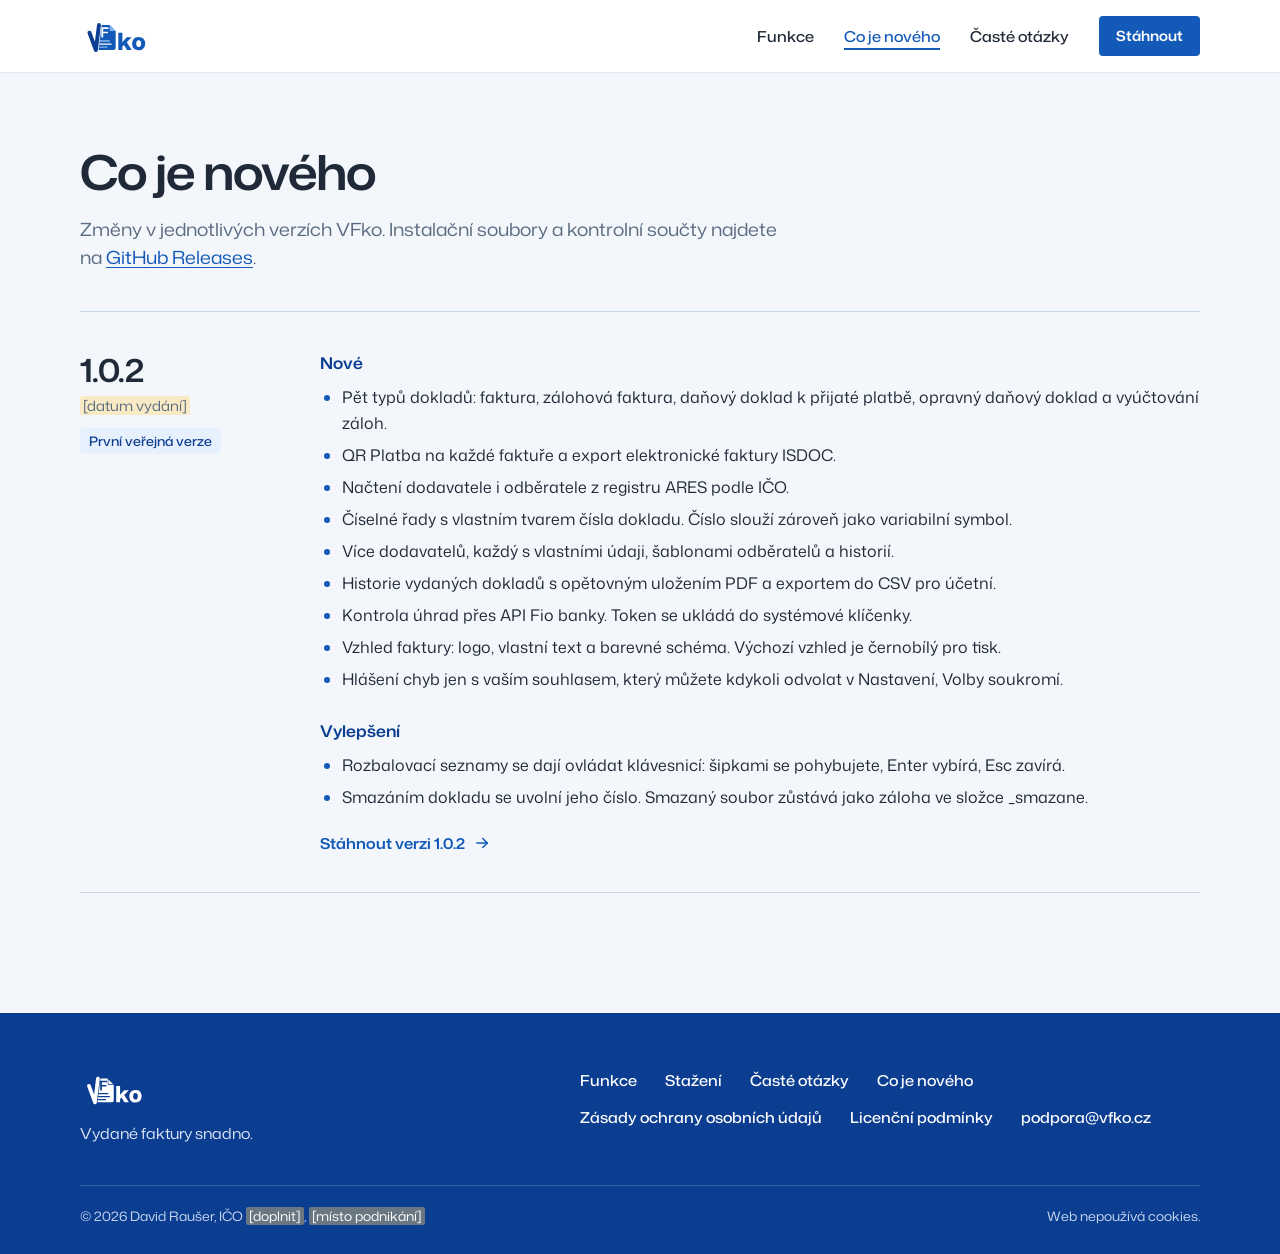
==== co-je-noveho/index.html @ 9684cc3b "Add files via upload" ====
<!doctype html>
<html lang="cs">
<head>
<meta charset="utf-8">
<meta name="viewport" content="width=device-width, initial-scale=1">
<title>Co je nového – VFko</title>
<meta name="description" content="Přehled změn v jednotlivých verzích aplikace VFko pro macOS a Windows.">
<link rel="canonical" href="https://vfko.cz/co-je-noveho/">
<meta name="theme-color" content="#FFFFFF">
<link rel="icon" href="/favicon.ico" sizes="48x48">
<link rel="icon" href="/favicon.svg" type="image/svg+xml">
<link rel="apple-touch-icon" href="/apple-touch-icon.png">
<meta property="og:type" content="website">
<meta property="og:locale" content="cs_CZ">
<meta property="og:url" content="https://vfko.cz/co-je-noveho/">
<meta property="og:title" content="Co je nového – VFko">
<meta property="og:image" content="https://vfko.cz/og.png">
<link rel="stylesheet" href="/assets/styles.css">
</head>
<body>
<div class="page">
<a class="skip" href="#obsah">Přeskočit na obsah</a>

<header class="subhead">
  <div class="wrap">
    <nav class="nav" aria-label="Hlavní navigace">
      <a href="/" aria-label="VFko, úvodní stránka" style="display: flex; align-items: center;"><img src="/assets/img/logo-modry.svg" alt="VFko" width="140" height="42" style="height: 42px; width: auto; display: block;"></a>
      <div class="nav-links">
        <a class="nl" href="/#funkce">Funkce</a>
        <a class="nl" href="/co-je-noveho/" aria-current="page">Co je nového</a>
        <a class="nl" href="/#faq">Časté otázky</a>
        <a class="btn btn-primary btn-sm" href="/#stazeni">Stáhnout</a>
      </div>
    </nav>
  </div>
</header>

<main id="obsah">
  <div class="wrap">
    <div class="doc-head">
      <h1>Co je nového</h1>
      <p class="lead">Změny v jednotlivých verzích VFko. Instalační soubory a kontrolní součty najdete na <a href="https://github.com/GITHUB_UZIVATEL/vfko/releases">GitHub Releases</a>.</p>
    </div>

    <div style="padding-bottom: 120px;">
      <!--
        Nová verze = zkopírujte celý blok <section class="release"> a vložte ho NAD ten předchozí.
        Skupiny používejte jen ty, které ve verzi jsou: Nové / Vylepšení / Opravy / Zabezpečení.
        id ve tvaru „v1-0-3“ slouží jako odkaz (vfko.cz/co-je-noveho/#v1-0-3), např. z aplikace.
      -->

      <section class="release" id="v1-0-2" aria-labelledby="v1-0-2-h">
        <div>
          <h2 class="rel-ver" id="v1-0-2-h">1.0.2</h2>
          <p class="rel-date"><span class="ph">[datum vydání]</span></p>
          <span class="rel-tag">První veřejná verze</span>
        </div>
        <div class="rel-body">
          <h3>Nové</h3>
          <ul>
            <li>Pět typů dokladů: faktura, zálohová faktura, daňový doklad k přijaté platbě, opravný daňový doklad a vyúčtování záloh.</li>
            <li>QR Platba na každé faktuře a export elektronické faktury ISDOC.</li>
            <li>Načtení dodavatele i odběratele z registru ARES podle IČO.</li>
            <li>Číselné řady s vlastním tvarem čísla dokladu. Číslo slouží zároveň jako variabilní symbol.</li>
            <li>Více dodavatelů, každý s vlastními údaji, šablonami odběratelů a historií.</li>
            <li>Historie vydaných dokladů s opětovným uložením PDF a exportem do CSV pro účetní.</li>
            <li>Kontrola úhrad přes API Fio banky. Token se ukládá do systémové klíčenky.</li>
            <li>Vzhled faktury: logo, vlastní text a barevné schéma. Výchozí vzhled je černobílý pro tisk.</li>
            <li>Hlášení chyb jen s vaším souhlasem, který můžete kdykoli odvolat v Nastavení, Volby soukromí.</li>
          </ul>
          <h3>Vylepšení</h3>
          <ul>
            <li>Rozbalovací seznamy se dají ovládat klávesnicí: šipkami se pohybujete, Enter vybírá, Esc zavírá.</li>
            <li>Smazáním dokladu se uvolní jeho číslo. Smazaný soubor zůstává jako záloha ve složce _smazane.</li>
          </ul>
          <div class="rel-links">
            <a class="link-arrow" href="https://github.com/GITHUB_UZIVATEL/vfko/releases/tag/v1.0.2">Stáhnout verzi 1.0.2<svg aria-hidden="true" width="18" height="18" viewBox="0 0 24 24" fill="none" stroke="currentColor" stroke-width="2" stroke-linecap="round" stroke-linejoin="round"><path d="M5 12l14 0"/><path d="M13 18l6 -6"/><path d="M13 6l6 6"/></svg></a>
          </div>
        </div>
      </section>
    </div>
  </div>
</main>

<footer class="footer">
  <div class="wrap">
    <div class="foot-top">
      <div class="foot-brand">
        <img src="/assets/img/logo-bily.svg" alt="VFko" width="100" height="30" loading="lazy">
        <p>Vydané faktury snadno.</p>
      </div>
      <ul class="foot-links">
        <li><a href="/#funkce">Funkce</a></li>
        <li><a href="/#stazeni">Stažení</a></li>
        <li><a href="/#faq">Časté otázky</a></li>
        <li><a href="/co-je-noveho/" aria-current="page">Co je nového</a></li>
        <li><a href="/zasady/">Zásady ochrany osobních údajů</a></li>
        <li><a href="/podminky/">Licenční podmínky</a></li>
        <li><a href="mailto:podpora@vfko.cz">podpora@vfko.cz</a></li>
      </ul>
    </div>
    <div class="foot-bottom">
      <span>© 2026 David Raušer, IČO <span class="ph">[doplnit]</span>, <span class="ph">[místo podnikání]</span></span>
      <span>Web nepoužívá cookies.</span>
    </div>
  </div>
</footer>
</div>
</body>
</html>
---- assets/styles.css ----
/* VFko – styly webu vfko.cz. Barvy a tvary podle brand manuálu VFko (v15). */
@font-face{font-family:"Mona Sans SemiExpanded";src:url("/assets/fonts/MonaSansSemiExpanded-Regular.woff2") format("woff2");font-weight:400;font-style:normal;font-display:swap}
@font-face{font-family:"Mona Sans SemiExpanded";src:url("/assets/fonts/MonaSansSemiExpanded-Medium.woff2") format("woff2");font-weight:500;font-style:normal;font-display:swap}
@font-face{font-family:"Mona Sans SemiExpanded";src:url("/assets/fonts/MonaSansSemiExpanded-SemiBold.woff2") format("woff2");font-weight:600;font-style:normal;font-display:swap}
@font-face{font-family:"Mona Sans";src:url("/assets/fonts/MonaSans-Regular.woff2") format("woff2");font-weight:400;font-style:normal;font-display:swap}
@font-face{font-family:"Mona Sans";src:url("/assets/fonts/MonaSans-Medium.woff2") format("woff2");font-weight:500;font-style:normal;font-display:swap}
@font-face{font-family:"Mona Sans";src:url("/assets/fonts/MonaSans-SemiBold.woff2") format("woff2");font-weight:600;font-style:normal;font-display:swap}

:root{
  --brand-navy:#0B3D91;--action:#1359B8;--action-hover:#0F4A9C;--action-soft:#E7F0FD;
  --tg-start:#1565D0;--tg-end:#0B7C94;--teal-light:#2DD4BF;
  --surface-app:#F3F7FC;--surface-card:#FFFFFF;--ink:#1F2937;--ink-muted:#5B6B80;
  --border-subtle:#DEE9F7;--border-strong:#C9D7EA;
  --r-ctl:4px;--r-card:12px;--r-panel:16px;
  --shadow-glass:0 8px 32px rgba(11,61,145,.16),inset 0 1px 0 rgba(255,255,255,.75);
  --font:"Mona Sans SemiExpanded","Mona Sans","Segoe UI","Helvetica Neue",Arial,sans-serif;
  --font-text:"Mona Sans","Segoe UI","Helvetica Neue",Arial,sans-serif;
  color-scheme:light;
}
*{box-sizing:border-box}
html{scroll-behavior:smooth;-webkit-text-size-adjust:100%}
body{margin:0;background:var(--surface-app);color:var(--ink);font-family:var(--font);-webkit-font-smoothing:antialiased}
img{max-width:100%}
a{color:var(--action);text-underline-offset:3px}a:hover{color:var(--action-hover)}
.page{overflow-x:clip}
.wrap{max-width:1200px;margin:0 auto;padding:0 40px}
.skip{position:absolute;left:16px;top:-60px;z-index:10;background:#fff;color:var(--brand-navy);padding:10px 14px;border-radius:var(--r-ctl);font:600 14px/1 var(--font);box-shadow:0 4px 16px rgba(11,61,145,.2)}
.skip:focus{top:12px}
a:focus-visible,button:focus-visible,summary:focus-visible{outline:2px solid var(--action);outline-offset:2px;border-radius:var(--r-ctl)}
.hero a:focus-visible,.footer a:focus-visible{outline-color:#fff}
.ph{background:rgba(255,214,102,.38);border-radius:2px;padding:0 3px}
.sr-only{position:absolute;width:1px;height:1px;padding:0;margin:-1px;overflow:hidden;clip:rect(0,0,0,0);white-space:nowrap;border:0}

/* Tlačítka */
.btn{display:inline-flex;align-items:center;justify-content:center;gap:10px;min-height:48px;padding:0 22px;white-space:nowrap;border-radius:var(--r-ctl);font:600 15px/1 var(--font);text-decoration:none;border:1px solid transparent;cursor:pointer;transition:background-color .2s ease,transform .2s cubic-bezier(.16,1,.3,1),box-shadow .2s ease}
.btn:active{transform:translateY(1px)}
.btn-white{background:#fff;color:var(--brand-navy);box-shadow:0 6px 20px rgba(11,61,145,.25)}.btn-white:hover{background:#EAF2FE;color:var(--brand-navy)}
.btn-primary{background:var(--action);color:#fff}.btn-primary:hover{background:var(--action-hover);color:#fff}
.btn-store{background:#EEF1F5;color:#5B6B80;border-color:#D5DCE6;cursor:not-allowed;min-height:40px;padding:0 16px;font-size:14px}
.btn-sm{min-height:40px;padding:0 16px;font-size:14px}
.link-arrow{display:inline-flex;align-items:center;gap:8px;font:600 15px/1 var(--font);text-decoration:none;transition:gap .2s ease}
.link-arrow:hover{gap:12px}

/* Úvodní plocha (jediná plocha s přechodem) */
.hero{position:relative;background:radial-gradient(900px 560px at 82% 8%,rgba(36,195,218,.30),rgba(36,195,218,0) 70%),linear-gradient(135deg,var(--tg-start) 0%,#1160B8 48%,var(--tg-end) 100%);color:#fff}
.hero::before{content:"";position:absolute;inset:0;pointer-events:none;background:repeating-linear-gradient(to bottom,rgba(255,255,255,.07) 0 2px,transparent 2px 30px);-webkit-mask-image:radial-gradient(640px 420px at 78% 40%,#000 0%,transparent 75%);mask-image:radial-gradient(640px 420px at 78% 40%,#000 0%,transparent 75%)}
.nav{position:relative;display:flex;align-items:center;justify-content:space-between;gap:24px;height:76px}
.nav-links{display:flex;align-items:center;gap:30px}
.nav-links a.nl{color:#fff;text-decoration:none;font:500 15px/1 var(--font);opacity:.92}
.nav-links a.nl:hover{opacity:1;text-decoration:underline;text-underline-offset:6px}
.hero-grid{position:relative;display:grid;grid-template-columns:minmax(0,1fr) minmax(0,1fr);gap:56px;align-items:start;padding:72px 0 0}
.hero-copy{padding-bottom:132px}
.h1{margin:0 0 24px;font:600 64px/68px var(--font);letter-spacing:-.02em;color:#fff}
.hero-sub{margin:0 0 36px;font:400 19px/30px var(--font);color:#F1F7FF;max-width:30em;text-wrap:pretty}
.hero-cta{display:flex;gap:28px;align-items:center;flex-wrap:wrap}
.shot{position:relative;width:1180px;padding:10px;border-radius:var(--r-panel);background:rgba(255,255,255,.16);border:1px solid rgba(255,255,255,.42);box-shadow:0 48px 96px -24px rgba(8,42,102,.55),inset 0 1px 0 rgba(255,255,255,.5);backdrop-filter:blur(20px) saturate(140%);-webkit-backdrop-filter:blur(20px) saturate(140%);margin-bottom:-112px}
.window{background:#fff;border-radius:10px;overflow:hidden}
.window img{display:block;width:100%;height:auto}
.window-bar{height:34px;display:flex;align-items:center;gap:8px;padding:0 14px;background:#EDF2F8;border-bottom:1px solid #DCE5F0}
.dot{width:12px;height:12px;border-radius:50%;background:#CBD5E2}

/* Sekce */
.section{padding:112px 0 120px}
.section.first{padding-top:200px}
.section.tight{padding-top:0}
.h2{margin:0 0 16px;font:600 40px/46px var(--font);letter-spacing:-.02em;color:var(--ink);text-wrap:balance}
.lead{margin:0;font:400 18px/28px var(--font);color:var(--ink-muted);max-width:36em;text-wrap:pretty}

/* Dlaždice výhod */
.bento{display:grid;grid-template-columns:repeat(12,minmax(0,1fr));gap:20px;margin-top:48px}
.cell{border-radius:var(--r-panel);padding:36px;display:flex;flex-direction:column;gap:12px;overflow:hidden;position:relative}
.cell h3{margin:0;font:600 24px/30px var(--font);letter-spacing:-.01em}
.cell p{margin:0;font:400 16px/25px var(--font);color:var(--ink-muted);max-width:34em}
.cell-a{grid-column:1 / span 7;grid-row:span 2;background:var(--action-soft);padding-bottom:0}
.cell-b{grid-column:8 / span 5;background:var(--surface-card);border:1px solid var(--border-subtle)}
.cell-c{grid-column:8 / span 5;background:var(--brand-navy);color:#fff}
.cell-c p{color:#DCE7F8}
.cell-d{grid-column:1 / span 12;background:var(--surface-card);border:1px solid var(--border-subtle);display:grid;grid-template-columns:minmax(0,4fr) minmax(0,8fr);gap:40px;align-items:center}
.paper{margin-top:16px;flex:1 1 auto;padding:28px 28px 8px;border-radius:8px 8px 0 0;border:1px solid var(--border-subtle);border-bottom:0;background:#fff;overflow:hidden;box-shadow:0 -12px 40px rgba(11,61,145,.10)}
.paper img{display:block;width:100%;height:auto}
.shot-sm{margin:0;border:1px solid var(--border-subtle);border-radius:10px;overflow:hidden;box-shadow:0 16px 40px rgba(11,61,145,.10)}
.shot-sm img{display:block;width:100%;height:auto}
.chips{display:flex;flex-wrap:wrap;gap:8px;margin:8px 0 4px;padding:0;list-style:none}
.chips li{padding:7px 11px;border-radius:var(--r-ctl);background:var(--action-soft);color:var(--brand-navy);font:500 14px/18px var(--font)}

/* Kroky */
.steps-grid{display:grid;grid-template-columns:minmax(0,5fr) minmax(0,7fr);gap:72px;align-items:start}
.steps{list-style:none;margin:0;padding:0}
.steps li{display:grid;grid-template-columns:72px minmax(0,1fr);gap:8px;padding:28px 0;border-top:1px solid var(--border-strong)}
.steps li:last-child{border-bottom:1px solid var(--border-strong)}
.num{font:600 40px/40px var(--font);color:var(--action);letter-spacing:-.02em}
.steps h3{margin:2px 0 8px;font:600 20px/26px var(--font)}
.steps p{margin:0;font:400 16px/25px var(--font);color:var(--ink-muted)}

/* Funkce */
.feats{display:grid;grid-template-columns:repeat(3,minmax(0,1fr));column-gap:48px;row-gap:44px;margin-top:56px;padding-top:44px;border-top:1px solid var(--border-strong)}
.feat{display:flex;flex-direction:column;gap:10px}
.ico{width:44px;height:44px;border-radius:var(--r-ctl);background:var(--surface-card);border:1px solid var(--border-subtle);display:flex;align-items:center;justify-content:center;color:var(--action)}
.feat h3{margin:6px 0 0;font:600 18px/24px var(--font)}
.feat p{margin:0;font:400 15px/24px var(--font);color:var(--ink-muted)}

/* Soukromí */
.privacy{position:relative;display:grid;grid-template-columns:minmax(0,5fr) minmax(0,6fr);gap:72px;align-items:center}
.glass-wrap{position:relative}
.blob{position:absolute;border-radius:50%;filter:blur(60px);pointer-events:none}
.blob-1{width:420px;height:340px;left:-40px;top:-30px;background:rgba(26,123,242,.42)}
.blob-2{width:360px;height:300px;right:-30px;bottom:-40px;background:rgba(36,195,218,.40)}
.glass{position:relative;background:rgba(255,255,255,.66);border:1px solid rgba(255,255,255,.85);border-radius:var(--r-panel);box-shadow:var(--shadow-glass);backdrop-filter:blur(20px) saturate(140%);-webkit-backdrop-filter:blur(20px) saturate(140%);padding:8px 32px}
.plist{list-style:none;margin:0;padding:0}
.plist li{display:grid;grid-template-columns:28px minmax(0,1fr);gap:14px;padding:20px 0;border-top:1px solid rgba(11,61,145,.12)}
.plist li:first-child{border-top:0}
.plist strong{display:block;font:600 17px/24px var(--font);color:var(--ink);margin-bottom:4px}
.plist span{font:400 15px/23px var(--font);color:var(--ink)}

/* Stažení */
.dl{display:grid;grid-template-columns:minmax(0,1fr) minmax(0,1fr);margin-top:48px;background:var(--surface-card);border:1px solid var(--border-subtle);border-radius:var(--r-panel);overflow:hidden}
.dl-half{padding:40px;display:flex;flex-direction:column;gap:16px;align-items:flex-start}
.dl-half + .dl-half{border-left:1px solid var(--border-subtle)}
.dl-half h3{margin:0;font:600 28px/34px var(--font);letter-spacing:-.01em}
.meta{margin:0;font:400 14px/21px var(--font);color:var(--ink-muted)}
.store-row{display:flex;gap:12px;flex-wrap:wrap;align-items:center;margin-top:24px}

/* Časté otázky */
.faq-grid{display:grid;grid-template-columns:minmax(0,4fr) minmax(0,8fr);gap:72px;align-items:start}
.faq{border-top:1px solid var(--border-strong)}
.faq details{border-bottom:1px solid var(--border-strong)}
.faq summary{list-style:none;cursor:pointer;display:flex;justify-content:space-between;align-items:center;gap:16px;padding:22px 0;font:600 17px/24px var(--font);color:var(--ink);transition:color .2s ease}
.faq summary:hover{color:var(--action)}
.faq summary::-webkit-details-marker{display:none}
.faq summary::after{content:"";flex:0 0 auto;width:12px;height:12px;border-right:2px solid var(--action);border-bottom:2px solid var(--action);transform:translateY(-3px) rotate(45deg);transition:transform .2s ease}
.faq details[open] summary::after{transform:translateY(3px) rotate(-135deg)}
.faq p{margin:0 0 24px;font:400 16px/26px var(--font);color:var(--ink-muted);max-width:40em}

/* O nás */
.about{display:grid;grid-template-columns:minmax(0,6fr) minmax(0,5fr);gap:72px;align-items:start;padding-top:56px;border-top:1px solid var(--border-strong)}
.about p{margin:0;font:400 17px/28px var(--font);color:var(--ink);max-width:34em}
.reg{margin:0;border:1px solid var(--border-subtle);border-radius:var(--r-card);background:#fff}
.reg-row{display:grid;grid-template-columns:150px minmax(0,1fr);gap:16px;padding:14px 20px;border-top:1px solid var(--border-subtle);font:400 15px/22px var(--font)}
.reg-row:first-child{border-top:0}
.reg-row dt{color:var(--ink-muted)}
.reg-row dd{margin:0;color:var(--ink);font-weight:500}

/* Patička */
.footer{background:var(--brand-navy);color:#DCE7F8}
.foot-top{display:flex;justify-content:space-between;align-items:flex-start;gap:40px;flex-wrap:wrap;padding:56px 0 40px}
.foot-brand{display:flex;flex-direction:column;gap:14px}
.foot-brand img{height:40px;width:auto;display:block;align-self:flex-start}
.foot-brand p{margin:0;font:400 15px/22px var(--font);color:#DCE7F8}
.foot-links{display:flex;flex-wrap:wrap;gap:14px 28px;max-width:620px;margin:0;padding:0;list-style:none}
.foot-links a{color:#fff;text-decoration:none;font:500 15px/22px var(--font)}
.foot-links a:hover{color:#fff;text-decoration:underline}
.foot-bottom{border-top:1px solid rgba(255,255,255,.18);padding:20px 0 28px;font:400 13px/20px var(--font);color:#C9D8F0;display:flex;justify-content:space-between;gap:16px;flex-wrap:wrap}
.foot-bottom .ph{color:#fff}

/* Podstránky: světlá hlavička s modrým logem */
.subhead{background:var(--surface-card);border-bottom:1px solid var(--border-subtle)}
.subhead .nav{height:72px}
.subhead .nav-links a.nl{color:var(--ink);opacity:1}
.subhead .nav-links a.nl:hover{color:var(--action)}
.subhead .nav-links a.nl[aria-current="page"]{color:var(--action);text-decoration:underline;text-underline-offset:6px;text-decoration-thickness:2px}
.doc-head{padding:72px 0 40px}
.doc-head h1{margin:0 0 16px;font:600 48px/54px var(--font);letter-spacing:-.02em;text-wrap:balance}
.doc-head .lead{max-width:40em}
.doc{max-width:760px;padding-bottom:120px}
.prose{font:400 17px/28px var(--font-text);color:var(--ink)}
.prose h2{margin:56px 0 12px;font:600 24px/30px var(--font);letter-spacing:-.01em;scroll-margin-top:24px}
.prose h2:first-child{margin-top:0}
.prose h3{margin:28px 0 8px;font:600 18px/24px var(--font)}
.prose p{margin:0 0 16px}
.prose ul{margin:0 0 16px;padding-left:22px}
.prose li{margin:0 0 8px}
.prose li::marker{color:var(--action)}
.note{background:var(--action-soft);border-radius:var(--r-card);padding:20px 24px;margin:0 0 16px}
.note p:last-child{margin-bottom:0}
.toc{margin:0 0 56px;padding:24px 28px;background:var(--surface-card);border:1px solid var(--border-subtle);border-radius:var(--r-card)}
.toc h2{margin:0 0 12px;font:600 15px/20px var(--font);color:var(--ink-muted)}
.toc ol{margin:0;padding-left:22px;columns:2;column-gap:40px;font:500 15px/26px var(--font)}
.toc a{text-decoration:none}.toc a:hover{text-decoration:underline}

/* Zpracování údajů jako karty */
.proc{display:grid;gap:16px;margin:8px 0 24px}
.proc article{background:var(--surface-card);border:1px solid var(--border-subtle);border-radius:var(--r-card);padding:24px}
.proc h3{margin:0 0 14px;font:600 18px/24px var(--font)}
.proc dl{margin:0;display:grid;grid-template-columns:170px minmax(0,1fr);gap:10px 20px;font:400 15px/23px var(--font-text)}
.proc dt{color:var(--ink-muted);font-weight:500}
.proc dd{margin:0}

/* Changelog */
.release{display:grid;grid-template-columns:200px minmax(0,1fr);gap:40px;padding:40px 0;border-top:1px solid var(--border-strong)}
.release:last-of-type{border-bottom:1px solid var(--border-strong)}
.rel-ver{margin:0;font:600 32px/36px var(--font);letter-spacing:-.02em;color:var(--ink)}
.rel-date{margin:8px 0 0;font:400 14px/20px var(--font);color:var(--ink-muted)}
.rel-tag{display:inline-block;margin-top:12px;padding:5px 9px;border-radius:var(--r-ctl);background:var(--action-soft);color:var(--brand-navy);font:500 13px/16px var(--font)}
.rel-body h3{margin:0 0 10px;font:600 16px/22px var(--font);color:var(--brand-navy)}
.rel-body h3:not(:first-child){margin-top:28px}
.rel-body ul{margin:0;padding-left:22px;font:400 16px/26px var(--font-text)}
.rel-body li{margin:0 0 6px}
.rel-body li::marker{color:var(--action)}
.rel-links{margin-top:24px;display:flex;gap:24px;flex-wrap:wrap}

/* Chybová stránka */
.notfound{min-height:60vh;display:flex;flex-direction:column;align-items:flex-start;justify-content:center;gap:16px;padding:96px 0}
.notfound h1{margin:0;font:600 48px/54px var(--font);letter-spacing:-.02em}

@media (prefers-reduced-motion: reduce){html{scroll-behavior:auto}.btn,.link-arrow,.faq summary,.faq summary::after{transition:none}}
@media (prefers-reduced-transparency: reduce){.glass{background:#fff;backdrop-filter:none;-webkit-backdrop-filter:none}.shot{background:rgba(255,255,255,.3);backdrop-filter:none;-webkit-backdrop-filter:none}}

@media (max-width: 960px){
  .wrap{padding:0 20px}
  .nav-links{gap:20px}
  .nav-links .nl{display:none}
  .hero-grid,.steps-grid,.privacy,.faq-grid,.about{grid-template-columns:minmax(0,1fr);gap:40px}
  .hero-grid{padding-top:40px}
  .hero-copy{padding-bottom:0}
  .h1{font-size:44px;line-height:48px}
  .shot{width:760px;margin-bottom:-72px}
  .section{padding:72px 0 80px}
  .section.first{padding-top:136px}
  .h2{font-size:30px;line-height:36px}
  .cell-a,.cell-b,.cell-c,.cell-d{grid-column:1 / -1;grid-row:auto}
  .cell{padding:28px}
  .cell-a{padding-bottom:0}
  .cell-d{grid-template-columns:minmax(0,1fr);gap:24px}
  .paper{padding:16px 16px 4px}
  .feats{grid-template-columns:repeat(2,minmax(0,1fr));column-gap:32px}
  .dl{grid-template-columns:minmax(0,1fr)}
  .dl-half{padding:28px}
  .dl-half + .dl-half{border-left:0;border-top:1px solid var(--border-subtle)}
  .doc-head{padding:48px 0 32px}
  .doc-head h1{font-size:36px;line-height:42px}
  .release{grid-template-columns:minmax(0,1fr);gap:20px}
  .toc ol{columns:1}
}
@media (max-width: 560px){
  .h1{font-size:40px;line-height:44px}
  .hero-sub{font-size:17px;line-height:27px}
  .hero-cta{flex-direction:column;align-items:stretch;gap:20px}
  .hero-cta .btn{width:100%}
  .hero-cta .link-arrow{justify-content:center}
  .feats{grid-template-columns:minmax(0,1fr)}
  .glass{padding:4px 20px}
  .reg-row{grid-template-columns:minmax(0,1fr);gap:2px}
  .foot-links{flex-direction:column}
  .proc dl{grid-template-columns:minmax(0,1fr);gap:2px}
  .proc dd{margin-bottom:10px}
  .subhead .btn-sm{padding:0 12px}
}
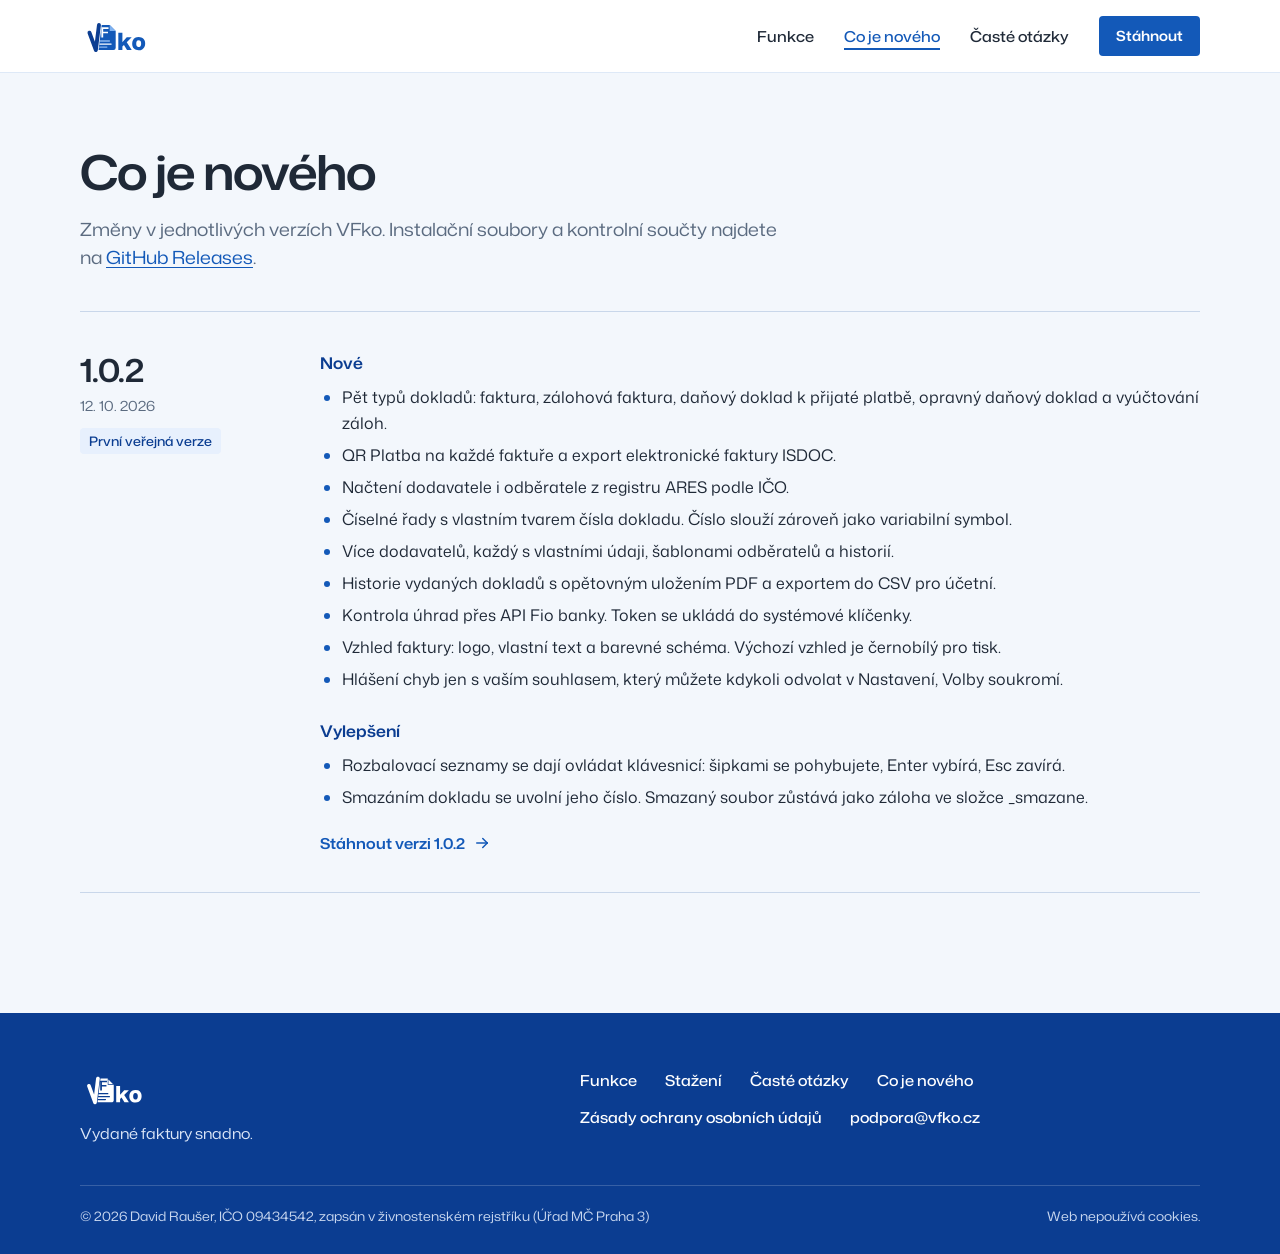
==== commit 05e6a1dc: "Add files via upload Signed-off-by: coffeeundfun <graficks.cz@gmail.com>" ====
--- a/co-je-noveho/index.html
+++ b/co-je-noveho/index.html
@@ -39,7 +39,7 @@
   <div class="wrap">
     <div class="doc-head">
       <h1>Co je nového</h1>
-      <p class="lead">Změny v jednotlivých verzích VFko. Instalační soubory a kontrolní součty najdete na <a href="https://github.com/GITHUB_UZIVATEL/vfko/releases">GitHub Releases</a>.</p>
+      <p class="lead">Změny v jednotlivých verzích VFko. Instalační soubory a kontrolní součty najdete na <a href="https://github.com/coffeeundfun/vfko/releases">GitHub Releases</a>.</p>
     </div>
 
     <div style="padding-bottom: 120px;">
@@ -52,7 +52,7 @@
       <section class="release" id="v1-0-2" aria-labelledby="v1-0-2-h">
         <div>
           <h2 class="rel-ver" id="v1-0-2-h">1.0.2</h2>
-          <p class="rel-date"><span class="ph">[datum vydání]</span></p>
+          <p class="rel-date"><time datetime="2026-10-12">12. 10. 2026</time></p>
           <span class="rel-tag">První veřejná verze</span>
         </div>
         <div class="rel-body">
@@ -74,7 +74,7 @@
             <li>Smazáním dokladu se uvolní jeho číslo. Smazaný soubor zůstává jako záloha ve složce _smazane.</li>
           </ul>
           <div class="rel-links">
-            <a class="link-arrow" href="https://github.com/GITHUB_UZIVATEL/vfko/releases/tag/v1.0.2">Stáhnout verzi 1.0.2<svg aria-hidden="true" width="18" height="18" viewBox="0 0 24 24" fill="none" stroke="currentColor" stroke-width="2" stroke-linecap="round" stroke-linejoin="round"><path d="M5 12l14 0"/><path d="M13 18l6 -6"/><path d="M13 6l6 6"/></svg></a>
+            <a class="link-arrow" href="https://github.com/coffeeundfun/vfko/releases/tag/v1.0.2">Stáhnout verzi 1.0.2<svg aria-hidden="true" width="18" height="18" viewBox="0 0 24 24" fill="none" stroke="currentColor" stroke-width="2" stroke-linecap="round" stroke-linejoin="round"><path d="M5 12l14 0"/><path d="M13 18l6 -6"/><path d="M13 6l6 6"/></svg></a>
           </div>
         </div>
       </section>
@@ -95,12 +95,11 @@
         <li><a href="/#faq">Časté otázky</a></li>
         <li><a href="/co-je-noveho/" aria-current="page">Co je nového</a></li>
         <li><a href="/zasady/">Zásady ochrany osobních údajů</a></li>
-        <li><a href="/podminky/">Licenční podmínky</a></li>
         <li><a href="mailto:podpora@vfko.cz">podpora@vfko.cz</a></li>
       </ul>
     </div>
     <div class="foot-bottom">
-      <span>© 2026 David Raušer, IČO <span class="ph">[doplnit]</span>, <span class="ph">[místo podnikání]</span></span>
+      <span>© 2026 David Raušer, IČO 09434542, zapsán v živnostenském rejstříku (Úřad MČ Praha 3)</span>
       <span>Web nepoužívá cookies.</span>
     </div>
   </div>
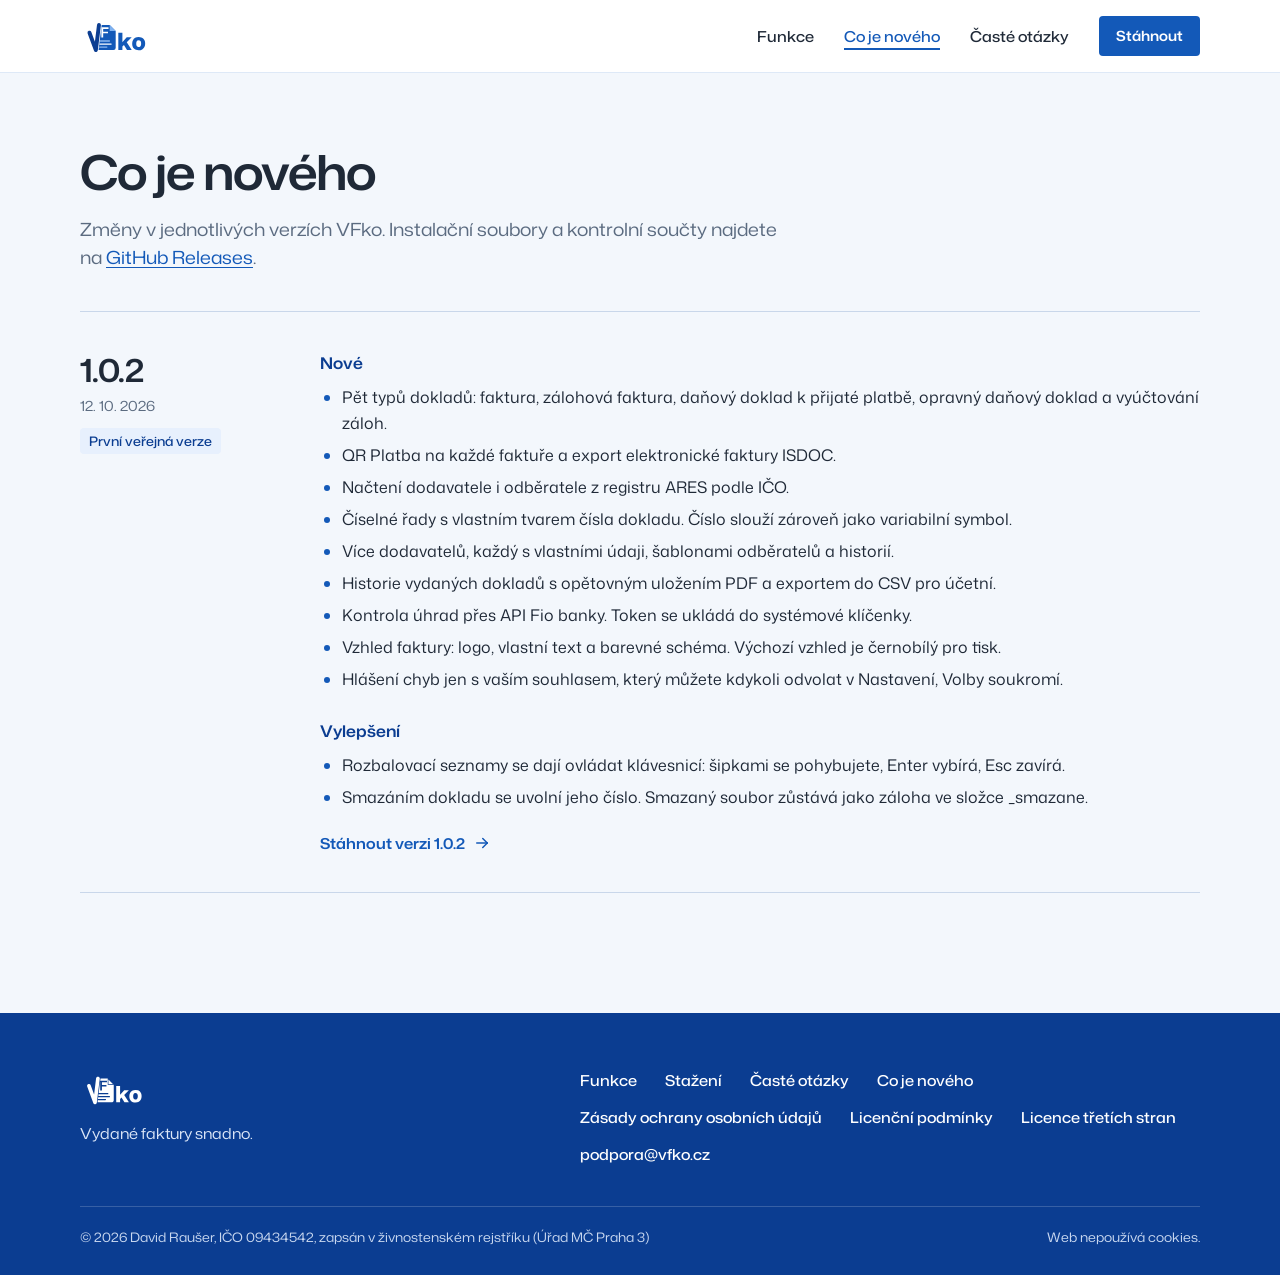
==== commit 876eb40a: "Add files via upload Signed-off-by: coffeeundfun <graficks.cz@gmail.com>" ====
--- a/co-je-noveho/index.html
+++ b/co-je-noveho/index.html
@@ -93,8 +93,10 @@
         <li><a href="/#funkce">Funkce</a></li>
         <li><a href="/#stazeni">Stažení</a></li>
         <li><a href="/#faq">Časté otázky</a></li>
-        <li><a href="/co-je-noveho/" aria-current="page">Co je nového</a></li>
+        <li><a href="/co-je-noveho/">Co je nového</a></li>
         <li><a href="/zasady/">Zásady ochrany osobních údajů</a></li>
+        <li><a href="/licencni-podminky/">Licenční podmínky</a></li>
+        <li><a href="/licence-tretich-stran/">Licence třetích stran</a></li>
         <li><a href="mailto:podpora@vfko.cz">podpora@vfko.cz</a></li>
       </ul>
     </div>
--- a/assets/styles.css
+++ b/assets/styles.css
@@ -176,6 +176,22 @@
 .toc h2{margin:0 0 12px;font:600 15px/20px var(--font);color:var(--ink-muted)}
 .toc ol{margin:0;padding-left:22px;columns:2;column-gap:40px;font:500 15px/26px var(--font)}
 .toc a{text-decoration:none}.toc a:hover{text-decoration:underline}
+/* Licenční texty: číslované odstavce, tabulky, plná znění licencí */
+.prose ol{margin:0 0 16px;padding-left:26px}
+.prose .odst{margin:0 0 12px}
+.prose .odst b{font-weight:600;color:var(--brand-navy)}
+.tbl-wrap{overflow-x:auto;margin:0 0 24px}
+.tbl{width:100%;border-collapse:collapse;table-layout:fixed;font:400 15px/22px var(--font-text)}
+.tbl th:nth-child(1){width:27%}.tbl th:nth-child(2){width:50%}.tbl th:nth-child(3){width:23%}
+.tbl th,.tbl td{text-align:left;vertical-align:top;padding:10px 16px 10px 0;border-bottom:1px solid var(--border-subtle)}
+.tbl th{font:600 13px/18px var(--font);color:var(--ink-muted);border-bottom-color:var(--border-strong)}
+.tbl td:first-child{font-weight:500}
+.tbl td:last-child{white-space:nowrap}
+.lic{margin:0 0 12px;background:var(--surface-card);border:1px solid var(--border-subtle);border-radius:var(--r-card)}
+.lic summary{cursor:pointer;padding:16px 20px;font:600 16px/22px var(--font)}
+.lic summary:hover{color:var(--action)}
+.lic pre{margin:0;padding:0 20px 20px;font:400 13px/20px ui-monospace,SFMono-Regular,Menlo,Consolas,monospace;white-space:pre-wrap;overflow-wrap:anywhere;color:var(--ink)}
+.fn{max-width:760px;margin:0;padding-bottom:48px}
 
 /* Zpracování údajů jako karty */
 .proc{display:grid;gap:16px;margin:8px 0 24px}
@@ -230,6 +246,7 @@
   .doc-head h1{font-size:36px;line-height:42px}
   .release{grid-template-columns:minmax(0,1fr);gap:20px}
   .toc ol{columns:1}
+  .tbl td:last-child{white-space:normal}
 }
 @media (max-width: 560px){
   .h1{font-size:40px;line-height:44px}
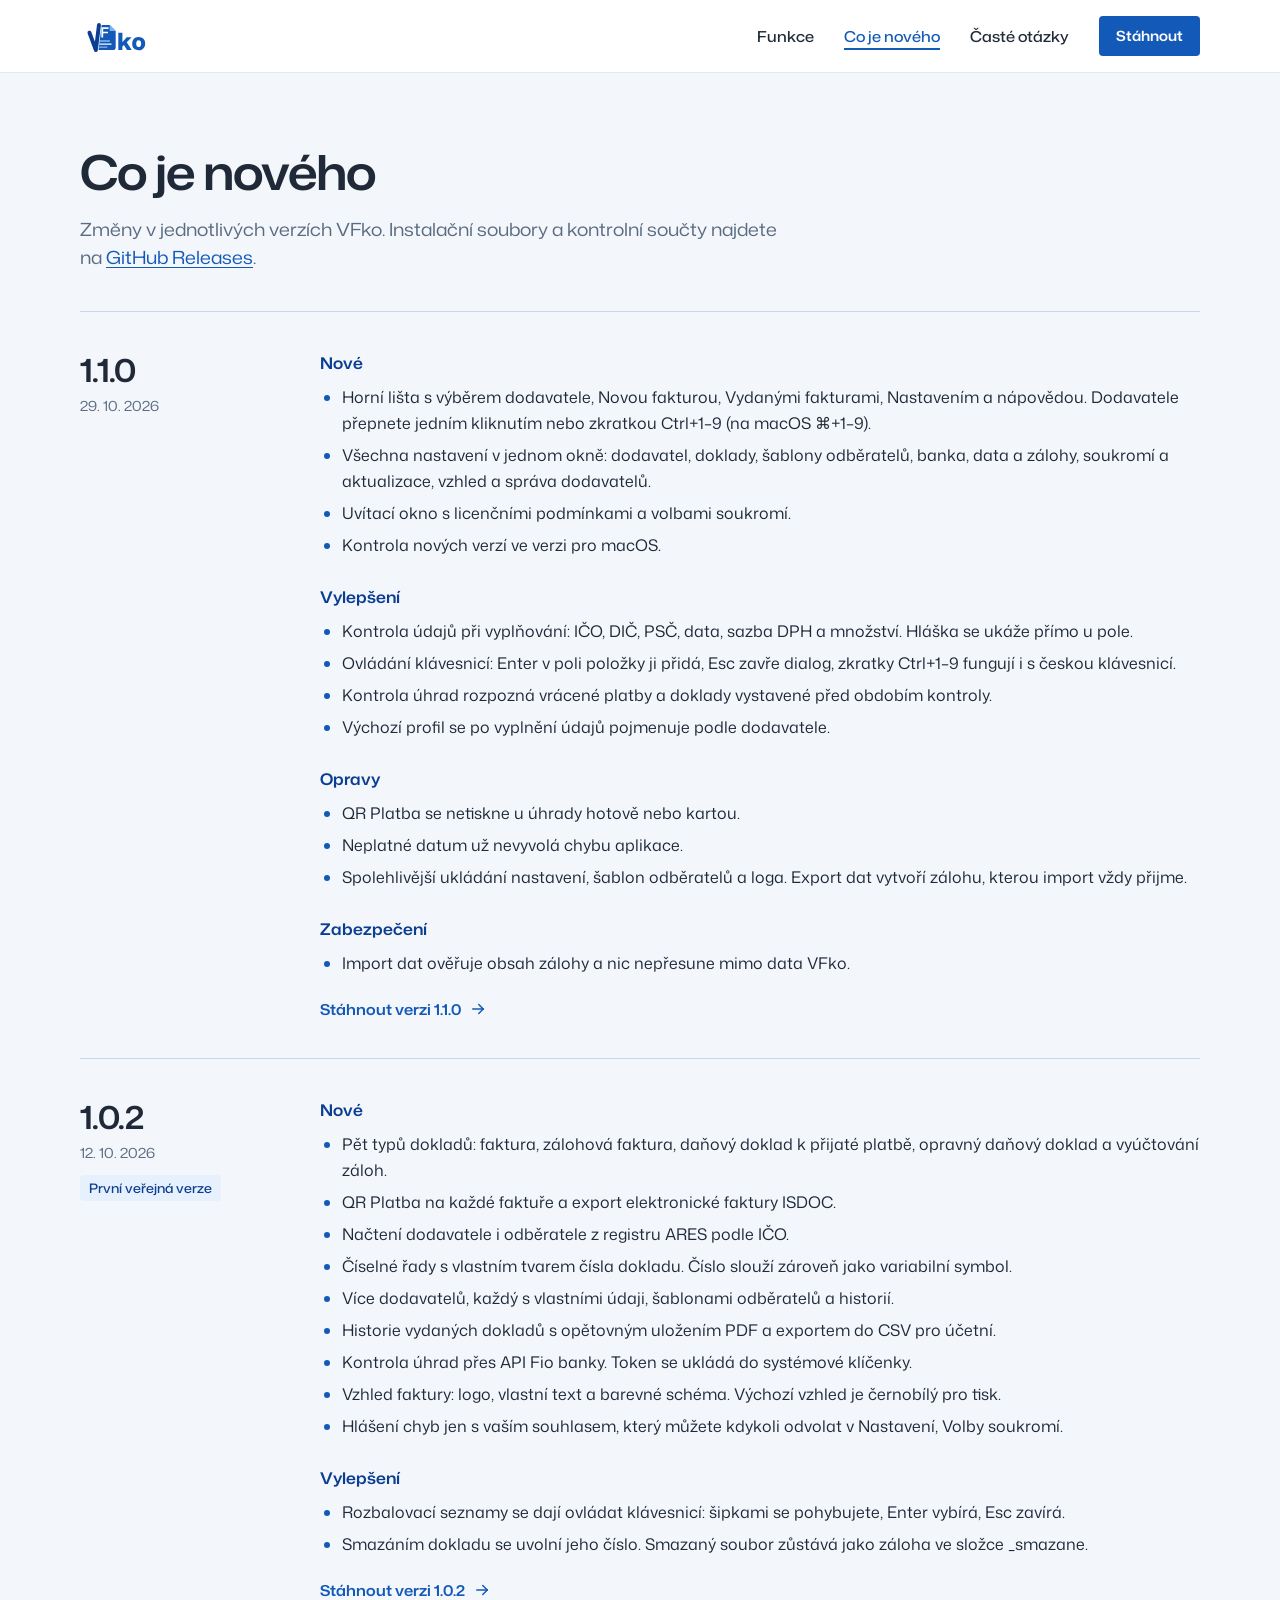
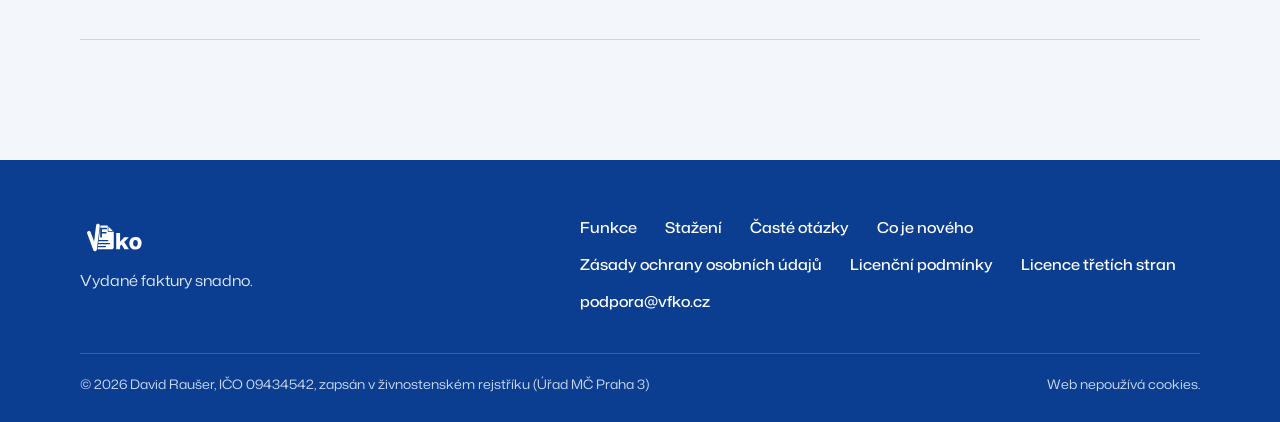
==== commit bb701390: "Add files via upload Signed-off-by: coffeeundfun <graficks.cz@gmail.com>" ====
--- a/co-je-noveho/index.html
+++ b/co-je-noveho/index.html
@@ -43,11 +43,41 @@
     </div>
 
     <div style="padding-bottom: 120px;">
-      <!--
-        Nová verze = zkopírujte celý blok <section class="release"> a vložte ho NAD ten předchozí.
-        Skupiny používejte jen ty, které ve verzi jsou: Nové / Vylepšení / Opravy / Zabezpečení.
-        id ve tvaru „v1-0-3“ slouží jako odkaz (vfko.cz/co-je-noveho/#v1-0-3), např. z aplikace.
-      -->
+      <section class="release" id="v1-1-0" aria-labelledby="v1-1-0-h">
+        <div>
+          <h2 class="rel-ver" id="v1-1-0-h">1.1.0</h2>
+          <p class="rel-date"><time datetime="2026-11-02">29. 10. 2026</time></p>
+        </div>
+        <div class="rel-body">
+          <h3>Nové</h3>
+          <ul>
+            <li>Horní lišta s výběrem dodavatele, Novou fakturou, Vydanými fakturami, Nastavením a nápovědou. Dodavatele přepnete jedním kliknutím nebo zkratkou Ctrl+1–9 (na macOS ⌘+1–9).</li>
+            <li>Všechna nastavení v jednom okně: dodavatel, doklady, šablony odběratelů, banka, data a zálohy, soukromí a aktualizace, vzhled a správa dodavatelů.</li>
+            <li>Uvítací okno s licenčními podmínkami a volbami soukromí.</li>
+            <li>Kontrola nových verzí ve verzi pro macOS.</li>
+          </ul>
+          <h3>Vylepšení</h3>
+          <ul>
+            <li>Kontrola údajů při vyplňování: IČO, DIČ, PSČ, data, sazba DPH a množství. Hláška se ukáže přímo u pole.</li>
+            <li>Ovládání klávesnicí: Enter v poli položky ji přidá, Esc zavře dialog, zkratky Ctrl+1–9 fungují i s českou klávesnicí.</li>
+            <li>Kontrola úhrad rozpozná vrácené platby a doklady vystavené před obdobím kontroly.</li>
+            <li>Výchozí profil se po vyplnění údajů pojmenuje podle dodavatele.</li>
+          </ul>
+          <h3>Opravy</h3>
+          <ul>
+            <li>QR Platba se netiskne u úhrady hotově nebo kartou.</li>
+            <li>Neplatné datum už nevyvolá chybu aplikace.</li>
+            <li>Spolehlivější ukládání nastavení, šablon odběratelů a loga. Export dat vytvoří zálohu, kterou import vždy přijme.</li>
+          </ul>
+          <h3>Zabezpečení</h3>
+          <ul>
+            <li>Import dat ověřuje obsah zálohy a nic nepřesune mimo data VFko.</li>
+          </ul>
+          <div class="rel-links">
+            <a class="link-arrow" href="https://github.com/coffeeundfun/vfko/releases/tag/v1.1.0">Stáhnout verzi 1.1.0<svg aria-hidden="true" width="18" height="18" viewBox="0 0 24 24" fill="none" stroke="currentColor" stroke-width="2" stroke-linecap="round" stroke-linejoin="round"><path d="M5 12l14 0"/><path d="M13 18l6 -6"/><path d="M13 6l6 6"/></svg></a>
+          </div>
+        </div>
+      </section>
 
       <section class="release" id="v1-0-2" aria-labelledby="v1-0-2-h">
         <div>
--- a/assets/styles.css
+++ b/assets/styles.css
@@ -31,7 +31,7 @@
 .ph{background:rgba(255,214,102,.38);border-radius:2px;padding:0 3px}
 .sr-only{position:absolute;width:1px;height:1px;padding:0;margin:-1px;overflow:hidden;clip:rect(0,0,0,0);white-space:nowrap;border:0}
 
-/* Tlačítka */
+/* buttons */
 .btn{display:inline-flex;align-items:center;justify-content:center;gap:10px;min-height:48px;padding:0 22px;white-space:nowrap;border-radius:var(--r-ctl);font:600 15px/1 var(--font);text-decoration:none;border:1px solid transparent;cursor:pointer;transition:background-color .2s ease,transform .2s cubic-bezier(.16,1,.3,1),box-shadow .2s ease}
 .btn:active{transform:translateY(1px)}
 .btn-white{background:#fff;color:var(--brand-navy);box-shadow:0 6px 20px rgba(11,61,145,.25)}.btn-white:hover{background:#EAF2FE;color:var(--brand-navy)}
@@ -41,7 +41,7 @@
 .link-arrow{display:inline-flex;align-items:center;gap:8px;font:600 15px/1 var(--font);text-decoration:none;transition:gap .2s ease}
 .link-arrow:hover{gap:12px}
 
-/* Úvodní plocha (jediná plocha s přechodem) */
+/* hero */
 .hero{position:relative;background:radial-gradient(900px 560px at 82% 8%,rgba(36,195,218,.30),rgba(36,195,218,0) 70%),linear-gradient(135deg,var(--tg-start) 0%,#1160B8 48%,var(--tg-end) 100%);color:#fff}
 .hero::before{content:"";position:absolute;inset:0;pointer-events:none;background:repeating-linear-gradient(to bottom,rgba(255,255,255,.07) 0 2px,transparent 2px 30px);-webkit-mask-image:radial-gradient(640px 420px at 78% 40%,#000 0%,transparent 75%);mask-image:radial-gradient(640px 420px at 78% 40%,#000 0%,transparent 75%)}
 .nav{position:relative;display:flex;align-items:center;justify-content:space-between;gap:24px;height:76px}
@@ -59,14 +59,14 @@
 .window-bar{height:34px;display:flex;align-items:center;gap:8px;padding:0 14px;background:#EDF2F8;border-bottom:1px solid #DCE5F0}
 .dot{width:12px;height:12px;border-radius:50%;background:#CBD5E2}
 
-/* Sekce */
+/* section */
 .section{padding:112px 0 120px}
 .section.first{padding-top:200px}
 .section.tight{padding-top:0}
 .h2{margin:0 0 16px;font:600 40px/46px var(--font);letter-spacing:-.02em;color:var(--ink);text-wrap:balance}
 .lead{margin:0;font:400 18px/28px var(--font);color:var(--ink-muted);max-width:36em;text-wrap:pretty}
 
-/* Dlaždice výhod */
+/* benefit section */
 .bento{display:grid;grid-template-columns:repeat(12,minmax(0,1fr));gap:20px;margin-top:48px}
 .cell{border-radius:var(--r-panel);padding:36px;display:flex;flex-direction:column;gap:12px;overflow:hidden;position:relative}
 .cell h3{margin:0;font:600 24px/30px var(--font);letter-spacing:-.01em}
@@ -83,7 +83,6 @@
 .chips{display:flex;flex-wrap:wrap;gap:8px;margin:8px 0 4px;padding:0;list-style:none}
 .chips li{padding:7px 11px;border-radius:var(--r-ctl);background:var(--action-soft);color:var(--brand-navy);font:500 14px/18px var(--font)}
 
-/* Kroky */
 .steps-grid{display:grid;grid-template-columns:minmax(0,5fr) minmax(0,7fr);gap:72px;align-items:start}
 .steps{list-style:none;margin:0;padding:0}
 .steps li{display:grid;grid-template-columns:72px minmax(0,1fr);gap:8px;padding:28px 0;border-top:1px solid var(--border-strong)}
@@ -92,14 +91,12 @@
 .steps h3{margin:2px 0 8px;font:600 20px/26px var(--font)}
 .steps p{margin:0;font:400 16px/25px var(--font);color:var(--ink-muted)}
 
-/* Funkce */
 .feats{display:grid;grid-template-columns:repeat(3,minmax(0,1fr));column-gap:48px;row-gap:44px;margin-top:56px;padding-top:44px;border-top:1px solid var(--border-strong)}
 .feat{display:flex;flex-direction:column;gap:10px}
 .ico{width:44px;height:44px;border-radius:var(--r-ctl);background:var(--surface-card);border:1px solid var(--border-subtle);display:flex;align-items:center;justify-content:center;color:var(--action)}
 .feat h3{margin:6px 0 0;font:600 18px/24px var(--font)}
 .feat p{margin:0;font:400 15px/24px var(--font);color:var(--ink-muted)}
 
-/* Soukromí */
 .privacy{position:relative;display:grid;grid-template-columns:minmax(0,5fr) minmax(0,6fr);gap:72px;align-items:center}
 .glass-wrap{position:relative}
 .blob{position:absolute;border-radius:50%;filter:blur(60px);pointer-events:none}
@@ -112,7 +109,7 @@
 .plist strong{display:block;font:600 17px/24px var(--font);color:var(--ink);margin-bottom:4px}
 .plist span{font:400 15px/23px var(--font);color:var(--ink)}
 
-/* Stažení */
+/* download */
 .dl{display:grid;grid-template-columns:minmax(0,1fr) minmax(0,1fr);margin-top:48px;background:var(--surface-card);border:1px solid var(--border-subtle);border-radius:var(--r-panel);overflow:hidden}
 .dl-half{padding:40px;display:flex;flex-direction:column;gap:16px;align-items:flex-start}
 .dl-half + .dl-half{border-left:1px solid var(--border-subtle)}
@@ -120,7 +117,16 @@
 .meta{margin:0;font:400 14px/21px var(--font);color:var(--ink-muted)}
 .store-row{display:flex;gap:12px;flex-wrap:wrap;align-items:center;margin-top:24px}
 
-/* Časté otázky */
+.dl-btns{display:flex;flex-direction:column;gap:12px;align-items:flex-start;margin-top:8px}
+.btn-dl{width:220px;min-height:56px;font-size:16px}
+.btn-outline{background:#fff;color:var(--action);border-color:var(--action)}
+.btn-outline:hover{background:var(--action-soft);color:var(--action-hover);border-color:var(--action-hover)}
+.store-badge{display:inline-block;line-height:0;border-radius:8px;-webkit-user-select:none;user-select:none}
+.store-badge img{display:block;width:220px;height:auto;pointer-events:none}
+.store-badge:focus-visible{outline:2px solid var(--action);outline-offset:3px}
+
+
+/* faq */
 .faq-grid{display:grid;grid-template-columns:minmax(0,4fr) minmax(0,8fr);gap:72px;align-items:start}
 .faq{border-top:1px solid var(--border-strong)}
 .faq details{border-bottom:1px solid var(--border-strong)}
@@ -131,7 +137,7 @@
 .faq details[open] summary::after{transform:translateY(3px) rotate(-135deg)}
 .faq p{margin:0 0 24px;font:400 16px/26px var(--font);color:var(--ink-muted);max-width:40em}
 
-/* O nás */
+/* About us */
 .about{display:grid;grid-template-columns:minmax(0,6fr) minmax(0,5fr);gap:72px;align-items:start;padding-top:56px;border-top:1px solid var(--border-strong)}
 .about p{margin:0;font:400 17px/28px var(--font);color:var(--ink);max-width:34em}
 .reg{margin:0;border:1px solid var(--border-subtle);border-radius:var(--r-card);background:#fff}
@@ -140,7 +146,7 @@
 .reg-row dt{color:var(--ink-muted)}
 .reg-row dd{margin:0;color:var(--ink);font-weight:500}
 
-/* Patička */
+/* footer */
 .footer{background:var(--brand-navy);color:#DCE7F8}
 .foot-top{display:flex;justify-content:space-between;align-items:flex-start;gap:40px;flex-wrap:wrap;padding:56px 0 40px}
 .foot-brand{display:flex;flex-direction:column;gap:14px}
@@ -152,7 +158,7 @@
 .foot-bottom{border-top:1px solid rgba(255,255,255,.18);padding:20px 0 28px;font:400 13px/20px var(--font);color:#C9D8F0;display:flex;justify-content:space-between;gap:16px;flex-wrap:wrap}
 .foot-bottom .ph{color:#fff}
 
-/* Podstránky: světlá hlavička s modrým logem */
+/* subpages */
 .subhead{background:var(--surface-card);border-bottom:1px solid var(--border-subtle)}
 .subhead .nav{height:72px}
 .subhead .nav-links a.nl{color:var(--ink);opacity:1}
@@ -193,7 +199,7 @@
 .lic pre{margin:0;padding:0 20px 20px;font:400 13px/20px ui-monospace,SFMono-Regular,Menlo,Consolas,monospace;white-space:pre-wrap;overflow-wrap:anywhere;color:var(--ink)}
 .fn{max-width:760px;margin:0;padding-bottom:48px}
 
-/* Zpracování údajů jako karty */
+/* subpage */
 .proc{display:grid;gap:16px;margin:8px 0 24px}
 .proc article{background:var(--surface-card);border:1px solid var(--border-subtle);border-radius:var(--r-card);padding:24px}
 .proc h3{margin:0 0 14px;font:600 18px/24px var(--font)}
@@ -214,7 +220,7 @@
 .rel-body li::marker{color:var(--action)}
 .rel-links{margin-top:24px;display:flex;gap:24px;flex-wrap:wrap}
 
-/* Chybová stránka */
+/* error */
 .notfound{min-height:60vh;display:flex;flex-direction:column;align-items:flex-start;justify-content:center;gap:16px;padding:96px 0}
 .notfound h1{margin:0;font:600 48px/54px var(--font);letter-spacing:-.02em}
 
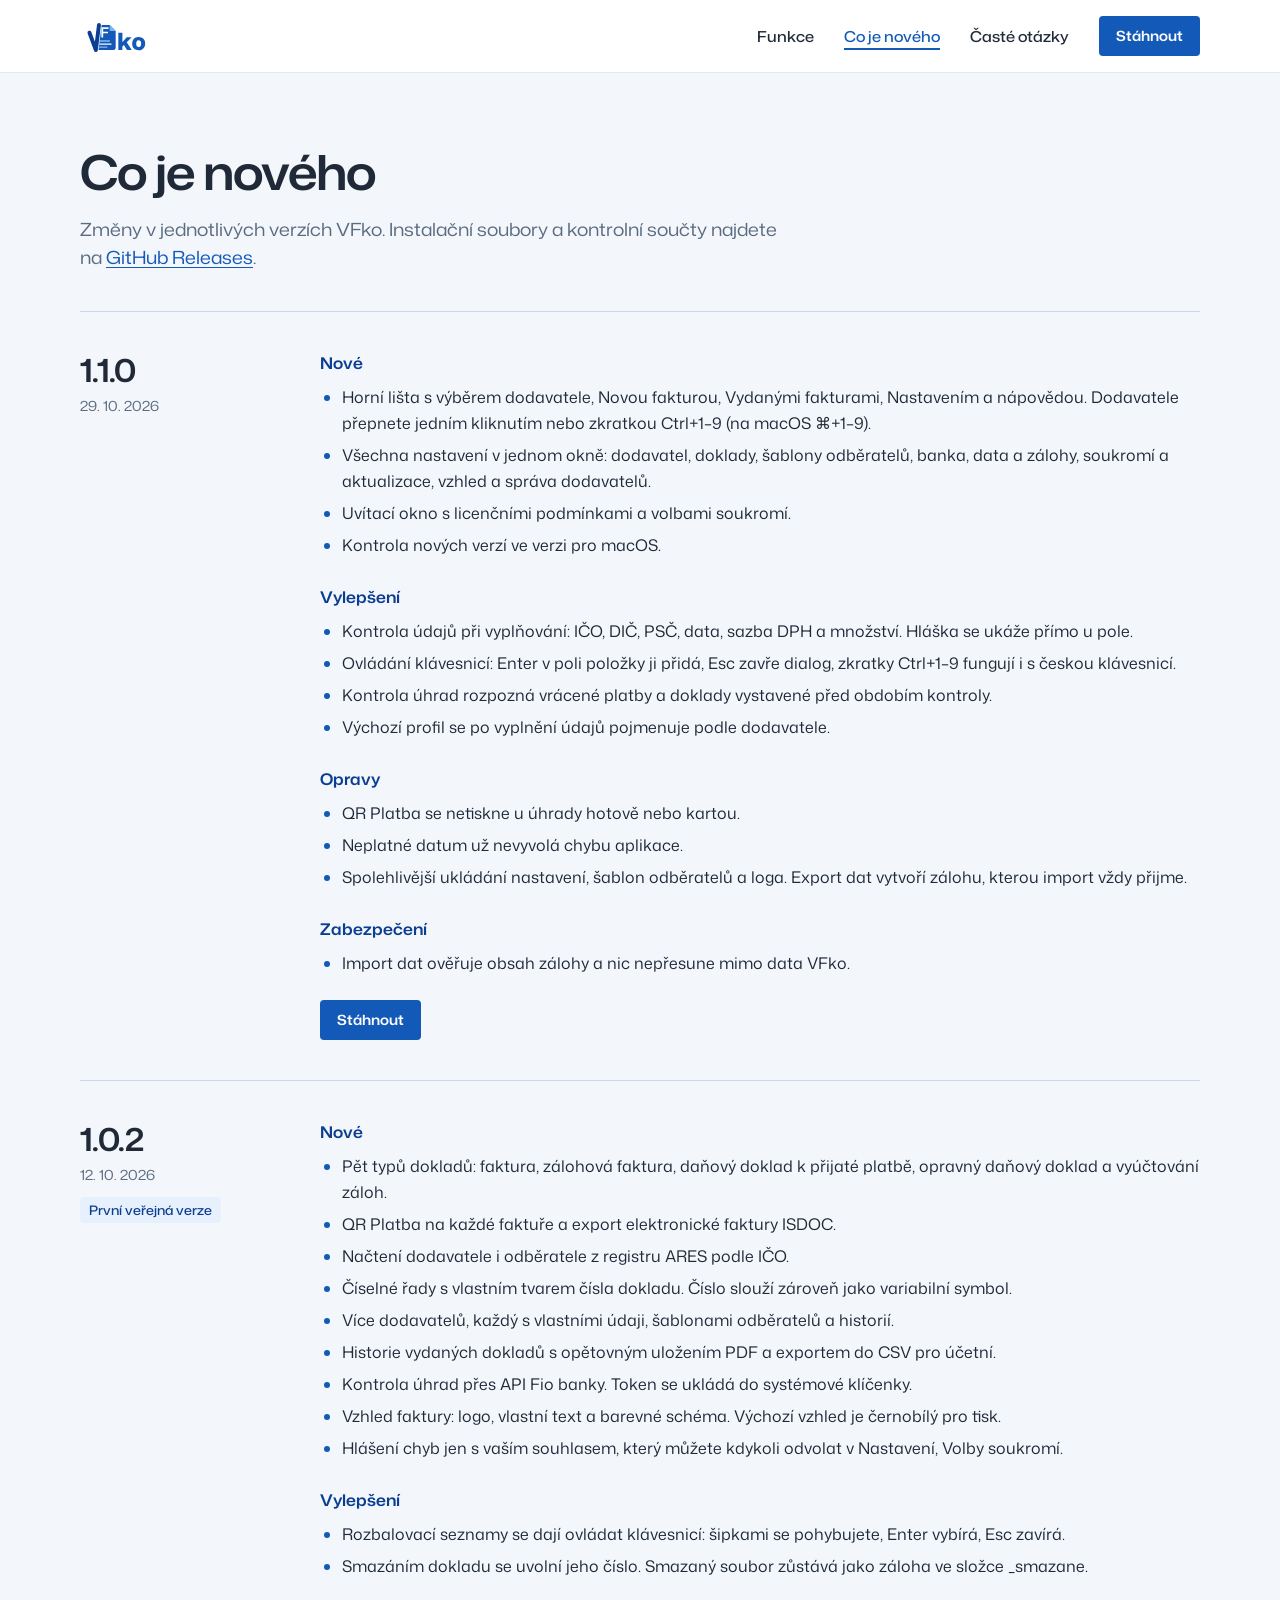
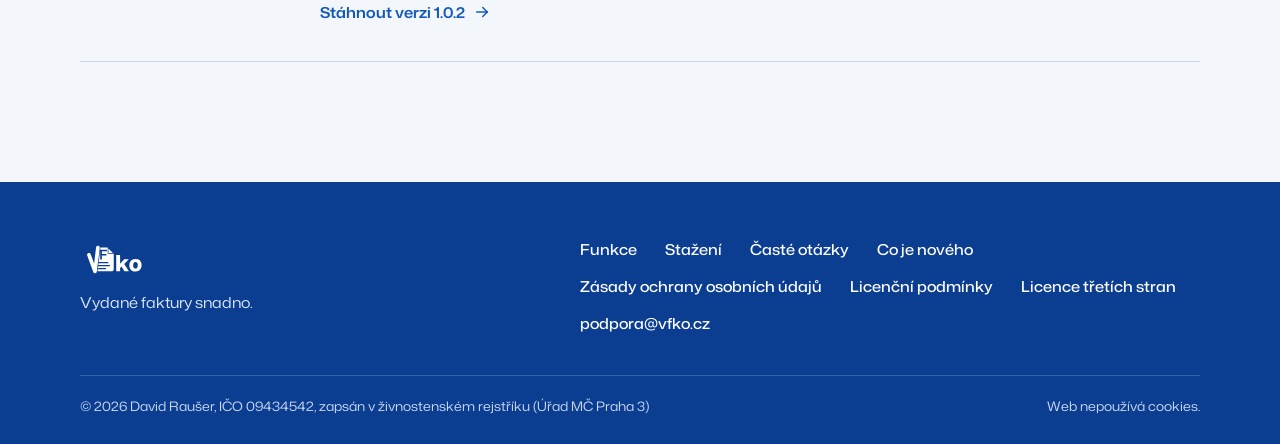
==== commit f25f1d21: "Update download link in index.html Signed-off-by: coffeeundfun <graficks.cz@gmail.com>" ====
--- a/co-je-noveho/index.html
+++ b/co-je-noveho/index.html
@@ -74,7 +74,7 @@
             <li>Import dat ověřuje obsah zálohy a nic nepřesune mimo data VFko.</li>
           </ul>
           <div class="rel-links">
-            <a class="link-arrow" href="https://github.com/coffeeundfun/vfko/releases/tag/v1.1.0">Stáhnout verzi 1.1.0<svg aria-hidden="true" width="18" height="18" viewBox="0 0 24 24" fill="none" stroke="currentColor" stroke-width="2" stroke-linecap="round" stroke-linejoin="round"><path d="M5 12l14 0"/><path d="M13 18l6 -6"/><path d="M13 6l6 6"/></svg></a>
+            <a class="btn btn-primary btn-sm" href="/#stazeni">Stáhnout</a>
           </div>
         </div>
       </section>
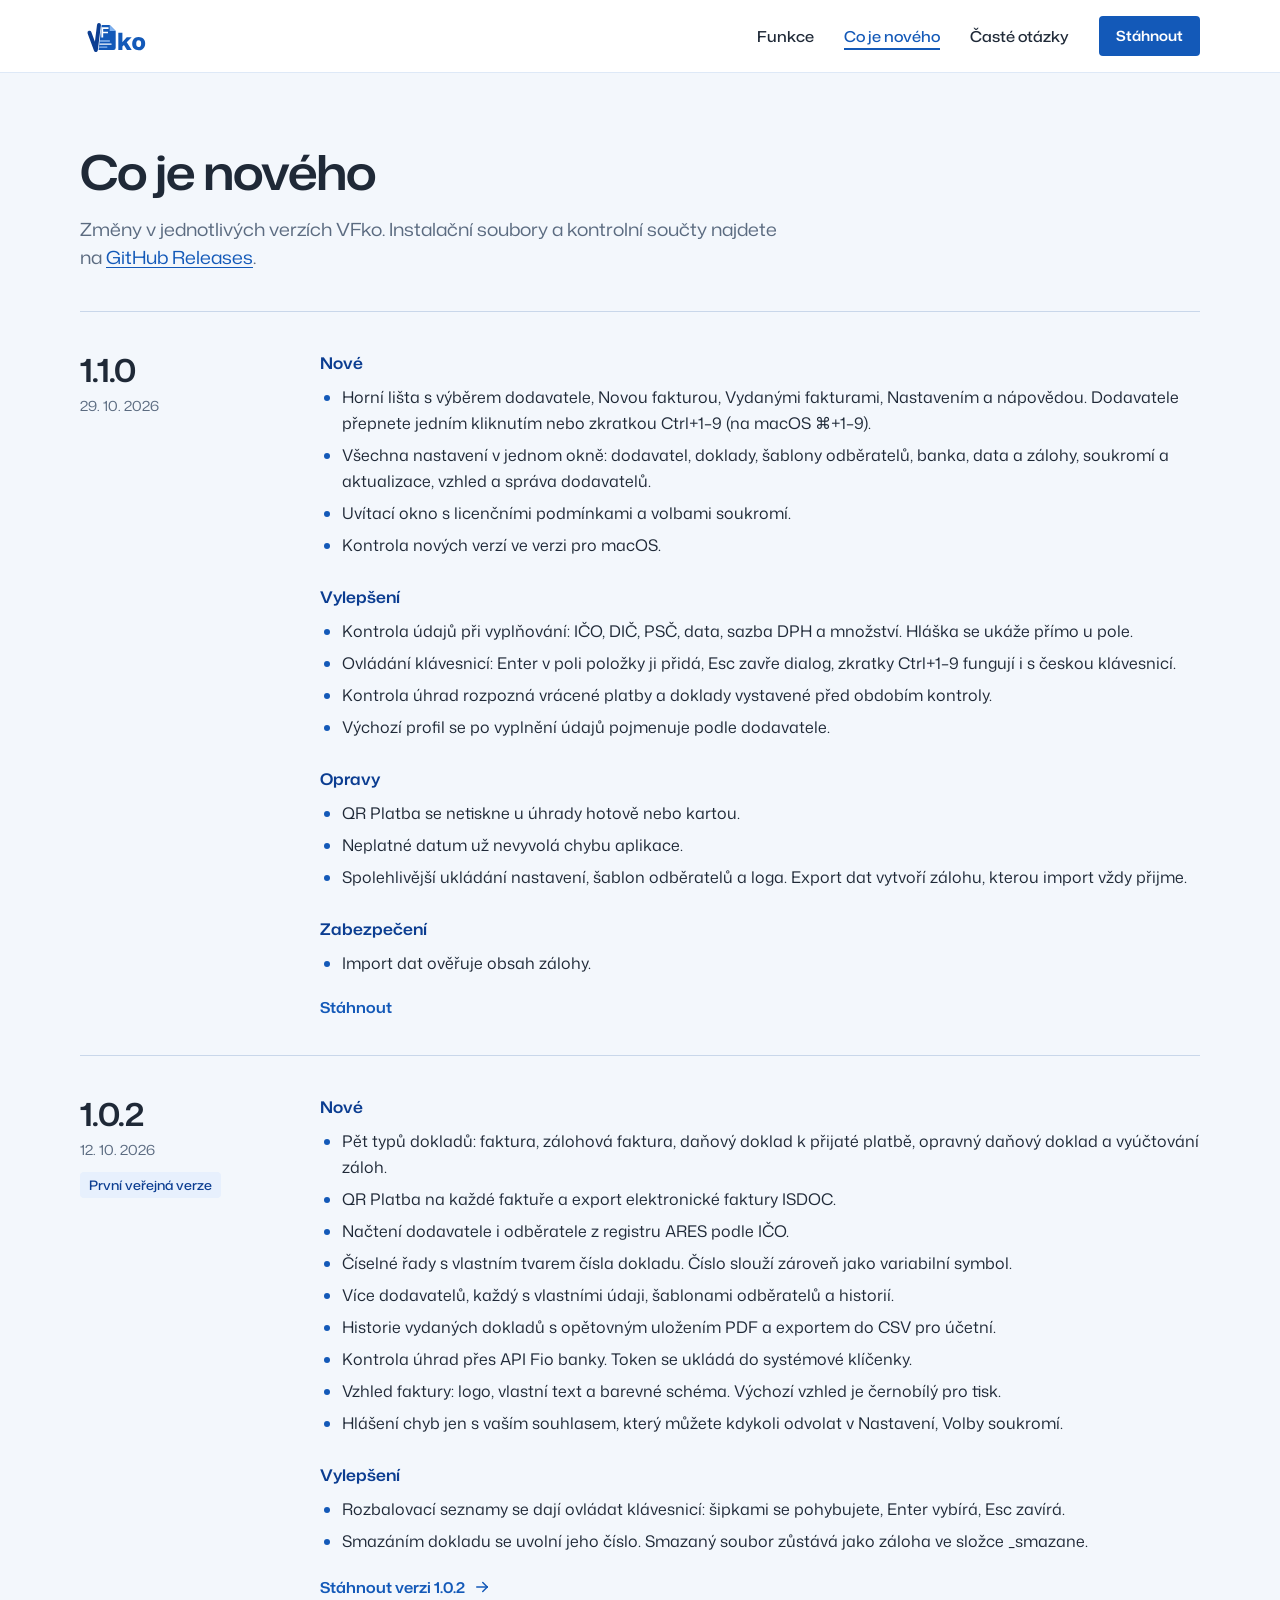
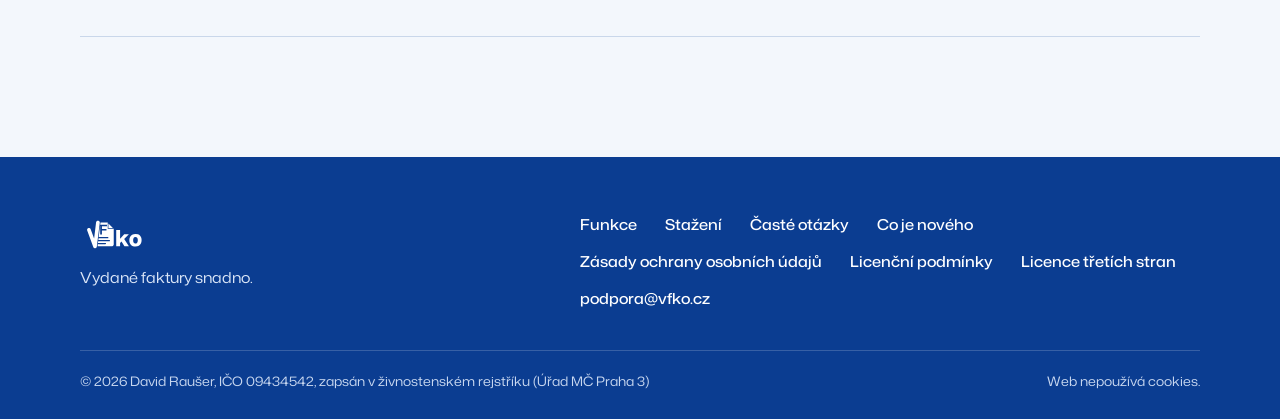
==== commit 85500b7d: "Refactor import data verification and update link style Signed-off-by: coffeeundfun <graficks.cz@gma" ====
--- a/co-je-noveho/index.html
+++ b/co-je-noveho/index.html
@@ -71,10 +71,10 @@
           </ul>
           <h3>Zabezpečení</h3>
           <ul>
-            <li>Import dat ověřuje obsah zálohy a nic nepřesune mimo data VFko.</li>
+            <li>Import dat ověřuje obsah zálohy.</li>
           </ul>
           <div class="rel-links">
-            <a class="btn btn-primary btn-sm" href="/#stazeni">Stáhnout</a>
+            <a class="link-arrow" href="/#stazeni">Stáhnout</a>
           </div>
         </div>
       </section>
